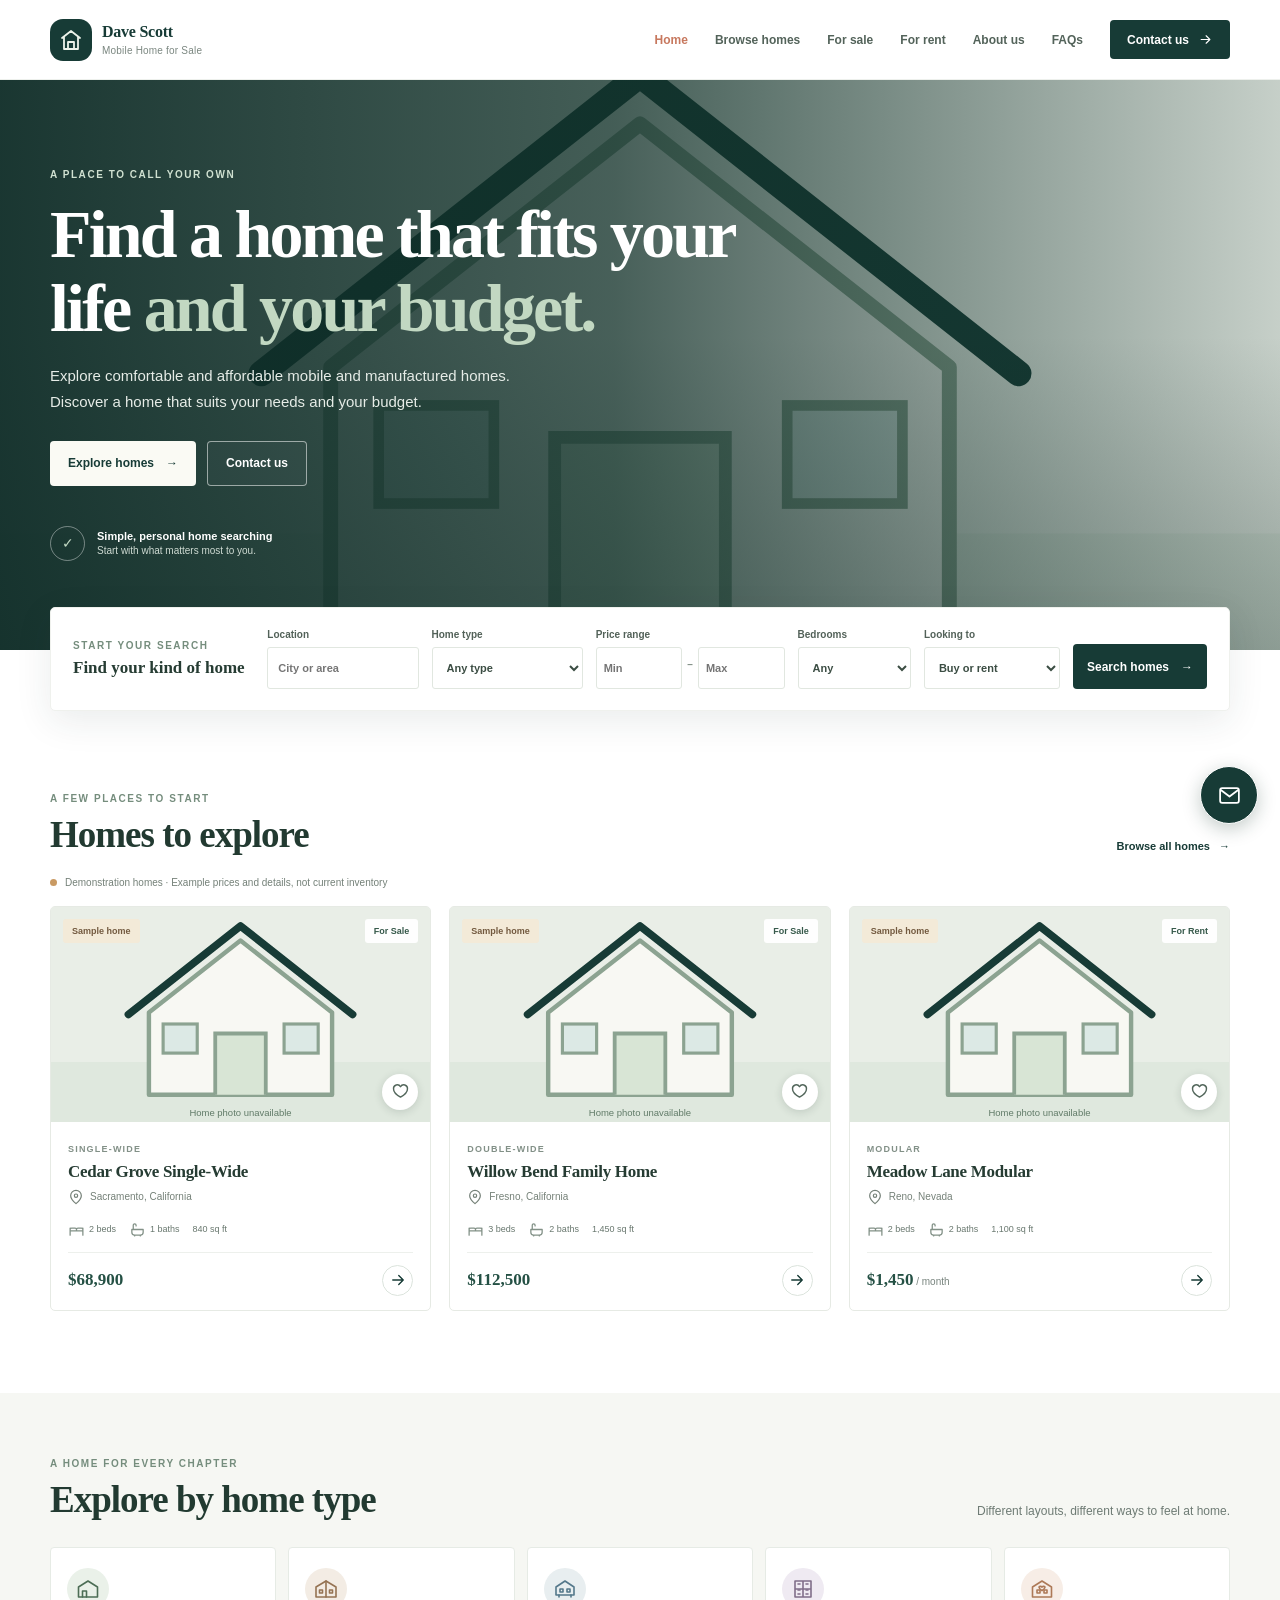
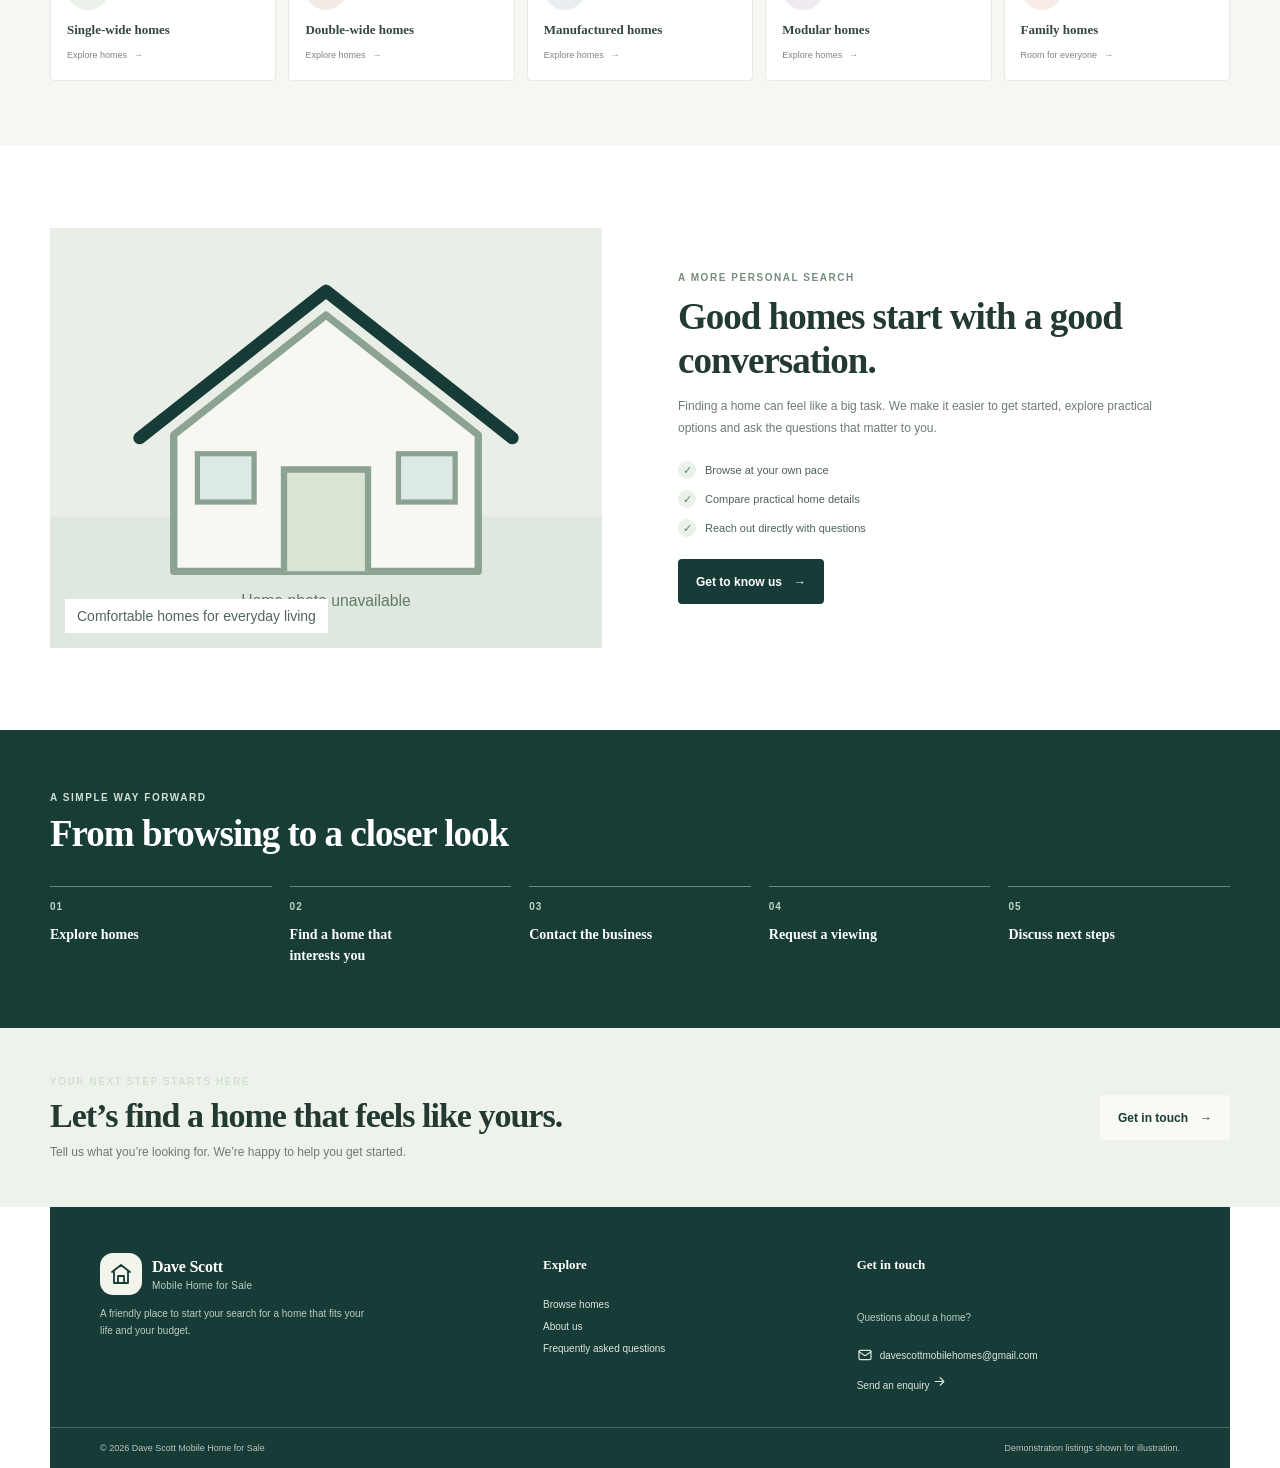
==== index.html @ 83480f7e "Prepare Dave Scott home site for publishing" ====
﻿<!doctype html>
<html lang="en">
  <head>
    <meta charset="utf-8">
    <meta name="viewport" content="width=device-width, initial-scale=1">
    <meta name="theme-color" content="#173b36">
    <meta name="description" content="Explore comfortable and affordable mobile and manufactured homes. Browse demonstration listings and contact Dave Scott Mobile Home for Sale.">
    <meta property="og:title" content="Dave Scott Mobile Home for Sale">
    <meta property="og:description" content="Find a home that fits your life and your budget.">
    <meta property="og:type" content="website">
    <link rel="icon" type="image/svg+xml" href="images/logo/favicon.svg">
    <link rel="stylesheet" href="css/style.css">
    <link rel="stylesheet" href="css/responsive.css">
    <title>
      Dave Scott Mobile Home for Sale | Find a Home That Fits
    </title>
  </head>
  <body>
    <header id="site-header">
    </header>
    <main>
      <section class="hero-home">
        <img class="hero-bg-image" src="https://images.pexels.com/photos/29239244/pexels-photo-29239244.jpeg?auto=compress&cs=tinysrgb&w=2000" alt="Exterior of a mobile home with wooden steps" onerror="this.onerror=null;this.src='images/properties/home-placeholder.svg'">
        <div class="hero-shade">
        </div>
        <div class="container hero-content">
          <span class="eyebrow eyebrow-light">A PLACE TO CALL YOUR OWN</span>
          <h1>
            Find a home that fits your life <em>and your budget.</em>
          </h1>
          <p>
            Explore comfortable and affordable mobile and manufactured homes. Discover a home that suits your needs and your budget.
          </p>
          <div class="hero-actions">
            <a class="button button-cream" href="properties.html">Explore homes <span aria-hidden="true">→</span></a><a class="button button-outline-light" href="contact.html">Contact us</a>
          </div>
          <div class="hero-promise">
            <span class="promise-icon">✓</span><span><b>Simple, personal home searching</b><small>Start with what matters most to you.</small></span>
          </div>
        </div>
        <span class="image-caption">Mobile-home photography · Illustrative sample</span>
      </section>
      <section class="search-wrap container" aria-label="Search homes">
        <form class="search-panel" id="home-search">
          <div class="search-intro">
            <span class="eyebrow">START YOUR SEARCH</span>
            <h2>
              Find your kind of home
            </h2>
          </div>
          <label>
            Location
            <input name="location" type="search" placeholder="City or area">
          </label>
          <label>
            Home type<select name="type"><option value="">Any type</option><option>Single-wide</option><option>Double-wide</option><option>Manufactured</option><option>Modular</option></select>
          </label>
          <label>
            Price range<span class="range-fields">
            <input name="min" type="number" min="0" placeholder="Min" aria-label="Minimum price">
            <span>–</span>
            <input name="max" type="number" min="0" placeholder="Max" aria-label="Maximum price">
            </span>
          </label>
          <label>
            Bedrooms<select name="bedrooms"><option value="">Any</option><option value="1">1+</option><option value="2">2+</option><option value="3">3+</option><option value="4">4+</option></select>
          </label>
          <label>
            Looking to<select name="transaction"><option value="">Buy or rent</option><option value="Sale">Buy</option><option value="Rent">Rent</option></select>
          </label>
          <button class="button button-primary search-button" type="submit">
            Search homes <span aria-hidden="true">→</span>
          </button>
        </form>
      </section>
      <section class="section container" id="featured">
        <div class="section-heading">
          <div>
            <span class="eyebrow">A FEW PLACES TO START</span>
            <h2>
              Homes to explore
            </h2>
          </div>
          <a class="text-link" href="properties.html">Browse all homes <span aria-hidden="true">→</span></a>
        </div>
        <p class="demo-note">
          <span class="note-dot"></span>Demonstration homes · Example prices and details, not current inventory
        </p>
        <div id="featured-grid" class="property-grid">
        </div>
      </section>
      <section class="home-types">
        <div class="container">
          <div class="section-heading">
            <div>
              <span class="eyebrow">A HOME FOR EVERY CHAPTER</span>
              <h2>
                Explore by home type
              </h2>
            </div>
            <p>
              Different layouts, different ways to feel at home.
            </p>
          </div>
          <div class="type-grid">
            <a class="type-card" href="properties.html?type=Single-wide"><span class="type-icon" aria-hidden="true"><svg viewBox="0 0 24 24" aria-hidden="true" focusable="false"><path d="m2.5 10 9.5-6 9.5 6v10h-19z"></path><path d="M6.5 20v-6h4v6"></path></svg></span><b>Single-wide homes</b><small>Explore homes <span>→</span></small></a><a class="type-card" href="properties.html?type=Double-wide"><span class="type-icon type-warm" aria-hidden="true"><svg viewBox="0 0 24 24" aria-hidden="true" focusable="false"><path d="m2 10 10-6 10 6v10H2z"></path><path d="M12 4v16M5.5 13h3v3h-3zM15.5 13h3v3h-3z"></path></svg></span><b>Double-wide homes</b><small>Explore homes <span>→</span></small></a><a class="type-card" href="properties.html?type=Manufactured"><span class="type-icon type-blue" aria-hidden="true"><svg viewBox="0 0 24 24" aria-hidden="true" focusable="false"><path d="m3 10 9-6 9 6v8H3z"></path><path d="M6 18v2m12-2v2M7 12h3v3H7zm7 0h3v3h-3z"></path></svg></span><b>Manufactured homes</b><small>Explore homes <span>→</span></small></a><a class="type-card" href="properties.html?type=Modular"><span class="type-icon type-lilac" aria-hidden="true"><svg viewBox="0 0 24 24" aria-hidden="true" focusable="false"><path d="M4 4h16v16H4zM12 4v16M4 12h16"></path><path d="M7 7h2m6 0h2m-10 6h2m6 0h2m-10 4h2m6 0h2"></path></svg></span><b>Modular homes</b><small>Explore homes <span>→</span></small></a><a class="type-card" href="properties.html?bedrooms=3"><span class="type-icon type-peach" aria-hidden="true"><svg viewBox="0 0 24 24" aria-hidden="true" focusable="false"><path d="m2.5 10 9.5-6 9.5 6v10h-19z"></path><path d="M7 13h3v3H7zm7 0h3v3h-3z"></path><path d="M12 10.2c-.8-1.3-3-1-3 0 0 1.3 3 3.4 3 3.4s3-2.1 3-3.4c0-1-2.2-1.3-3 0z"></path></svg></span><b>Family homes</b><small>Room for everyone <span>→</span></small></a>
          </div>
        </div>
      </section>
      <section class="section container why-section">
        <div class="why-photo">
          <img src="https://images.pexels.com/photos/29239244/pexels-photo-29239244.jpeg?auto=compress&cs=tinysrgb&w=1200" alt="Exterior of a mobile home with wooden steps" loading="lazy" onerror="this.onerror=null;this.src='images/properties/home-placeholder.svg'">
          <span class="photo-caption">Comfortable homes for everyday living</span>
        </div>
        <div class="why-copy">
          <span class="eyebrow">A MORE PERSONAL SEARCH</span>
          <h2>
            Good homes start with a good conversation.
          </h2>
          <p>
            Finding a home can feel like a big task. We make it easier to get started, explore practical options and ask the questions that matter to you.
          </p>
          <ul class="check-list">
            <li>
              <span>✓</span>Browse at your own pace
            </li>
            <li>
              <span>✓</span>Compare practical home details
            </li>
            <li>
              <span>✓</span>Reach out directly with questions
            </li>
          </ul>
          <a class="button button-primary" href="about.html">Get to know us <span>→</span></a>
        </div>
      </section>
      <section class="steps-section">
        <div class="container">
          <div class="section-heading">
            <div>
              <span class="eyebrow eyebrow-light">A SIMPLE WAY FORWARD</span>
              <h2>
                From browsing to a closer look
              </h2>
            </div>
          </div>
          <div class="steps-grid">
            <div>
              <span>01</span><b>Explore homes</b>
            </div>
            <div>
              <span>02</span><b>Find a home that interests you</b>
            </div>
            <div>
              <span>03</span><b>Contact the business</b>
            </div>
            <div>
              <span>04</span><b>Request a viewing</b>
            </div>
            <div>
              <span>05</span><b>Discuss next steps</b>
            </div>
          </div>
        </div>
      </section>
      <section class="contact-banner">
        <div class="container contact-banner-inner">
          <div>
            <span class="eyebrow eyebrow-light">YOUR NEXT STEP STARTS HERE</span>
            <h2>
              Let’s find a home that feels like yours.
            </h2>
            <p>
              Tell us what you’re looking for. We’re happy to help you get started.
            </p>
          </div>
          <a class="button button-cream" href="contact.html">Get in touch <span>→</span></a>
        </div>
      </section>
    </main>
    <footer id="site-footer">
    </footer>
    <script defer src="data/properties.js">
    </script>
    <script defer src="js/main.js">
    </script>
    <script defer src="js/properties.js">
    </script>
    <script defer src="js/email-button.js">
    </script>
  </body>
</html>
---- css/style.css ----
﻿:root {
  font-family: Arial,"Segoe UI",sans-serif;
  color: #24332e;
  background: #fff;
  --navy: #173b36;
  --navy-deep: #102f2b;
  --green: #a9c5aa;
  --green-soft: #e9f0e8;
  --paper: #f8f8f3;
  --muted: #6e7b74;
  --line: #e3e9e2;
  --accent: #c7785e;
  --serif: Georgia,"Times New Roman",serif;
  font-synthesis: none;
  text-rendering: optimizeLegibility;
}

* {
  box-sizing: border-box;
}

html {
  scroll-behavior: smooth;
}

body {
  margin: 0;
  min-width: 320px;
  font-size: 14px;
}

img {
  display: block;
  max-width: 100%;
}

a {
  color: inherit;
  text-decoration: none;
}

button,input,select,textarea {
  font: inherit;
}

button {
  cursor: pointer;
}

.container {
  width: min(1180px,calc(100% - 48px));
  margin-inline: auto;
}

.site-header {
  height: 80px;
  background: #fff;
  border-bottom: 1px solid #edf0ec;
  position: relative;
  z-index: 20;
}

.nav-row {
  height: 100%;
  display: flex;
  align-items: center;
  justify-content: space-between;
}

.brand {
  display: flex;
  align-items: center;
  gap: 10px;
  color: var(--navy);
}

.brand-mark {
  width: 42px;
  height: 42px;
  border-radius: 13px;
  background: var(--navy);
  color: #edf3ea;
  display: grid;
  place-items: center;
}

.brand strong {
  font: 700 16px var(--serif);
  display: block;
  letter-spacing: -.25px;
}

.brand small {
  display: block;
  color: #7b8780;
  font-size: 10px;
  margin-top: 4px;
  letter-spacing: .2px;
}

.nav-links {
  display: flex;
  align-items: center;
  gap: 27px;
  color: #53635a;
  font-size: 12px;
  font-weight: 600;
}

.nav-links a {
  transition: color .2s;
}

.nav-links a:hover,.nav-links a[aria-current=page] {
  color: var(--accent);
}

.nav-links .nav-contact {
  display: flex;
  align-items: center;
  gap: 9px;
  background: var(--navy);
  color: white;
  padding: 12px 17px;
  border-radius: 4px;
}

.nav-contact:hover {
  background: #28564d;
}

.menu-toggle {
  display: none;
  border: 0;
  background: none;
  color: var(--navy);
  padding: 8px;
}

.eyebrow {
  display: block;
  color: #758d7d;
  font-size: 10px;
  font-weight: 700;
  letter-spacing: 1.55px;
}

.eyebrow-light {
  color: #d0e1d1;
}

.hero-home {
  height: 570px;
  position: relative;
  display: flex;
  align-items: center;
  color: white;
  background: #20433a;
  overflow: hidden;
}

.hero-bg-image {
  position: absolute;
  inset: 0;
  width: 100%;
  height: 100%;
  object-fit: cover;
  object-position: center 47%;
}

.hero-shade {
  position: absolute;
  z-index: 1;
  inset: 0;
  background: linear-gradient(90deg,rgba(13,43,38,.94),rgba(16,48,41,.76) 48%,rgba(16,48,41,.16)),linear-gradient(0deg,rgba(13,34,29,.28),transparent 55%);
}

.hero-content {
  position: relative;
  z-index: 2;
  padding: 62px 0;
}

.hero-content h1,.page-intro h1 {
  font: 600 clamp(42px,5.5vw,68px)/1.08 var(--serif);
  letter-spacing: -2.8px;
  max-width: 690px;
  margin: 18px 0;
}

.hero-content h1 em {
  font-style: normal;
  color: #c2d8c2;
}

.hero-content>p {
  font-size: 15px;
  line-height: 1.75;
  color: #e6ece7;
  max-width: 500px;
  margin: 0 0 25px;
}

.hero-actions {
  display: flex;
  gap: 11px;
}

.button {
  min-height: 45px;
  padding: 13px 18px;
  display: inline-flex;
  align-items: center;
  justify-content: center;
  gap: 12px;
  border: 0;
  border-radius: 4px;
  font-weight: 700;
  font-size: 12px;
  transition: background .2s,transform .2s,color .2s;
}

.button:hover {
  transform: translateY(-1px);
}

.button-primary {
  background: var(--navy);
  color: white;
}

.button-primary:hover {
  background: #28584e;
}

.button-cream {
  background: #fafaf4;
  color: var(--navy);
}

.button-cream:hover {
  background: #e8eee7;
}

.button-outline-light {
  border: 1px solid #ffffff87;
  color: white;
  background: #ffffff08;
}

.button-secondary {
  border: 1px solid #d4ded4;
  color: #345247;
  background: white;
}

.hero-promise {
  display: flex;
  align-items: center;
  gap: 12px;
  margin-top: 40px;
}

.promise-icon {
  height: 35px;
  width: 35px;
  border: 1px solid #ffffff66;
  border-radius: 50%;
  display: grid;
  place-items: center;
  color: #c3dac4;
}

.hero-promise b,.hero-promise small {
  display: block;
}

.hero-promise b {
  font-size: 11px;
}

.hero-promise small {
  font-size: 10px;
  color: #cfdbd3;
  margin-top: 3px;
}

.image-caption {
  position: absolute;
  z-index: 2;
  bottom: 17px;
  right: max(calc((100% - 1180px)/2),24px);
  font-size: 9px;
  padding: 7px 10px;
  border-radius: 3px;
  background: #15372f99;
  color: #e6ece8;
}

.search-wrap {
  position: relative;
  margin-top: -43px;
  z-index: 3;
}

.search-panel {
  display: grid;
  grid-template-columns: 1.2fr 1fr 1fr 1.25fr .75fr .9fr auto;
  align-items: end;
  gap: 13px;
  background: white;
  padding: 21px 22px;
  box-shadow: 0 10px 36px #203a3018;
  border: 1px solid #eff1ed;
  border-radius: 5px;
}

.search-intro {
  align-self: center;
}

.search-intro h2 {
  font: 700 17px var(--serif);
  margin: 7px 0 0;
  color: #263c33;
}

.search-panel label,.filter-panel label,.contact-form label {
  display: block;
  color: #526158;
  font-size: 10px;
  font-weight: 700;
}

.search-panel input,.search-panel select,.filter-panel input,.filter-panel select,.contact-form input,.contact-form select,.contact-form textarea {
  width: 100%;
  height: 42px;
  padding: 0 10px;
  margin-top: 7px;
  border: 1px solid #e1e7e0;
  border-radius: 3px;
  color: #3b4d43;
  background: #fff;
  font-size: 11px;
  outline: none;
}

.search-panel input:focus,.search-panel select:focus,.filter-panel input:focus,.filter-panel select:focus,.contact-form input:focus,.contact-form select:focus,.contact-form textarea:focus {
  border-color: #779582;
  box-shadow: 0 0 0 3px #77958220;
}

.range-fields {
  display: flex;
  align-items: center;
  gap: 5px;
}

.range-fields input {
  min-width: 0;
  padding-inline: 7px;
}

.range-fields>span {
  color: #839087;
}

.search-button {
  height: 42px;
  white-space: nowrap;
  padding-inline: 14px;
}

.section {
  padding-block: 82px;
}

.section-heading {
  display: flex;
  align-items: end;
  justify-content: space-between;
  gap: 18px;
  margin-bottom: 20px;
}

.section-heading h2,.why-copy h2,.contact-banner h2,.about-copy h2 {
  font: 700 clamp(28px,3vw,37px)/1.18 var(--serif);
  letter-spacing: -1px;
  color: #223a31;
  margin: 9px 0 0;
}

.section-heading>p {
  max-width: 300px;
  margin: 0;
  color: var(--muted);
  font-size: 12px;
  line-height: 1.6;
}

.text-link {
  display: inline-flex;
  align-items: center;
  gap: 9px;
  color: var(--navy);
  font-size: 11px;
  font-weight: 700;
  padding-bottom: 5px;
}

.text-link:hover {
  color: var(--accent);
}

.demo-note {
  display: flex;
  align-items: center;
  gap: 8px;
  color: #748078;
  font-size: 10px;
  margin: 0 0 18px;
}

.note-dot {
  height: 7px;
  width: 7px;
  display: inline-block;
  background: #c99a63;
  border-radius: 50%;
  flex: none;
}

.property-grid {
  display: grid;
  grid-template-columns: repeat(3,minmax(0,1fr));
  gap: 18px;
}

.property-card {
  position: relative;
  background: white;
  border: 1px solid #e6eae4;
  border-radius: 5px;
  overflow: hidden;
  transition: transform .22s,box-shadow .22s;
}

.property-card:hover {
  transform: translateY(-3px);
  box-shadow: 0 13px 26px #1b372017;
}

.card-image-link {
  height: 215px;
  display: block;
  background: #e8eee7;
  overflow: hidden;
}

.card-image {
  width: 100%;
  height: 100%;
  object-fit: cover;
  transition: transform .4s;
}

.property-card:hover .card-image {
  transform: scale(1.025);
}

.card-demo-tag,.card-status {
  position: absolute;
  top: 12px;
  padding: 7px 9px;
  border-radius: 3px;
  font-size: 9px;
  font-weight: 700;
  z-index: 1;
}

.card-demo-tag {
  left: 12px;
  background: #f3ead8;
  color: #72593f;
}

.card-status {
  right: 12px;
  background: #fffffff2;
  color: #36594a;
  text-transform: capitalize;
}

.favorite-button {
  position: absolute;
  right: 12px;
  top: 167px;
  width: 36px;
  height: 36px;
  border: 0;
  border-radius: 50%;
  display: grid;
  place-items: center;
  background: white;
  color: #52665b;
  z-index: 2;
  box-shadow: 0 2px 9px #21352b28;
}

.favorite-button.is-saved {
  color: #bd6650;
}

.favorite-button.is-saved svg {
  fill: #f8ddd5;
}

.card-body {
  padding: 17px 17px 14px;
}

.card-type {
  font-size: 9px;
  text-transform: uppercase;
  letter-spacing: 1.2px;
  color: #829087;
  font-weight: 700;
}

.card-body h3 {
  font: 700 17px var(--serif);
  letter-spacing: -.3px;
  margin: 7px 0;
  color: #263c33;
}

.card-location {
  display: flex;
  align-items: center;
  gap: 6px;
  color: #758178;
  font-size: 10px;
  margin: 0;
}

.card-specs {
  display: flex;
  align-items: center;
  gap: 13px;
  color: #68776e;
  font-size: 9px;
  border-bottom: 1px solid #edf0ec;
  padding: 16px 0 14px;
}

.card-specs span {
  display: inline-flex;
  align-items: center;
  gap: 4px;
  white-space: nowrap;
}

.card-specs svg {
  color: #829187;
}

.card-bottom {
  display: flex;
  align-items: center;
  justify-content: space-between;
  margin-top: 12px;
}

.card-bottom>strong {
  font: 700 17px var(--serif);
  color: #245044;
}

.card-bottom small {
  font: 400 10px Arial,sans-serif;
  color: #77837d;
}

.circle-link {
  height: 31px;
  width: 31px;
  border: 1px solid #dbe3dc;
  border-radius: 50%;
  display: grid;
  place-items: center;
  color: var(--navy);
}

.circle-link:hover {
  background: var(--navy);
  color: white;
}

.home-types {
  padding: 65px 0;
  background: #f6f7f3;
}

.type-grid {
  display: grid;
  grid-template-columns: repeat(5,1fr);
  gap: 12px;
  margin-top: 26px;
}

.type-card {
  background: white;
  border: 1px solid #e6ebe5;
  border-radius: 4px;
  padding: 20px 16px;
  display: flex;
  flex-direction: column;
  align-items: flex-start;
  gap: 12px;
  transition: transform .2s,border-color .2s;
}

.type-card:hover {
  transform: translateY(-3px);
  border-color: #9eaf9f;
}

.type-icon {
  height: 42px;
  width: 42px;
  border-radius: 50%;
  display: grid;
  place-items: center;
  background: #eaf1e9;
  color: #4c6d55;
  font-size: 21px;
}

.type-icon svg {
  width: 24px;
  height: 24px;
  fill: none;
  stroke: currentColor;
  stroke-linecap: round;
  stroke-linejoin: round;
  stroke-width: 1.6;
}

.type-warm {
  background: #f3ece4;
  color: #957353;
}

.type-blue {
  background: #e8eef0;
  color: #54788b;
}

.type-lilac {
  background: #efeaf2;
  color: #806e89;
}

.type-peach {
  background: #f7ede6;
  color: #ad7957;
}

.type-card>b {
  font: 700 13px var(--serif);
  color: #34483d;
}

.type-card small {
  display: flex;
  align-items: center;
  gap: 7px;
  color: #7b887f;
  font-size: 9px;
}

.why-section {
  display: grid;
  grid-template-columns: 1fr 1fr;
  gap: 76px;
  align-items: center;
}

.why-photo {
  height: 420px;
  position: relative;
  background: #e6ece4;
}

.why-photo img,.about-photo img {
  width: 100%;
  height: 100%;
  object-fit: cover;
  border-radius: 4px;
}

.why-photo .photo-caption {
  position: absolute;
  right: auto;
  bottom: 15px;
  left: 15px;
  background: white;
  color: #54665a;
  padding: 9px 12px;
}

.why-copy h2 {
  max-width: 460px;
  margin: 12px 0;
}

.why-copy>p,.about-copy>p {
  max-width: 490px;
  color: #6e7b74;
  font-size: 12px;
  line-height: 1.85;
}

.check-list {
  list-style: none;
  padding: 0;
  margin: 22px 0;
  display: grid;
  gap: 11px;
}

.check-list li {
  display: flex;
  align-items: center;
  gap: 9px;
  color: #4e6256;
  font-size: 11px;
}

.check-list li span {
  height: 18px;
  width: 18px;
  border-radius: 50%;
  display: grid;
  place-items: center;
  background: #eaf1e9;
  color: #5d8666;
  font-size: 11px;
}

.steps-section {
  background: #183d36;
  padding: 62px 0;
  color: white;
}

.steps-section .section-heading h2 {
  color: white;
}

.steps-grid {
  display: grid;
  grid-template-columns: repeat(5,1fr);
  gap: 18px;
  margin-top: 30px;
}

.steps-grid>div {
  padding-top: 14px;
  border-top: 1px solid #70877c;
  display: flex;
  flex-direction: column;
  gap: 12px;
}

.steps-grid span {
  color: #bfd4c1;
  font-size: 10px;
  font-weight: 700;
  letter-spacing: 1px;
}

.steps-grid b {
  font: 600 14px/1.5 var(--serif);
  max-width: 150px;
}

.contact-banner {
  background: #edf2eb;
  padding: 48px 0;
}

.contact-banner-inner {
  display: flex;
  align-items: center;
  justify-content: space-between;
  gap: 24px;
}

.contact-banner h2 {
  font-size: clamp(25px,3vw,34px);
  margin: 9px 0;
}

.contact-banner p {
  font-size: 12px;
  color: #6d7b73;
  margin: 0;
}

.footer-main {
  background: var(--navy);
  color: white;
  padding: 46px max(calc((100% - 1180px)/2),24px) 36px;
  display: grid;
  grid-template-columns: 1.5fr 1fr 1.25fr;
  gap: 55px;
}

.brand-light {
  color: white;
}

.brand-light .brand-mark {
  background: #f3f5ed;
  color: var(--navy);
}

.brand-light small {
  color: #bfcdc4;
}

.footer-about>p,.footer-main>div>p {
  font-size: 10px;
  line-height: 1.7;
  color: #bdccc3;
  max-width: 275px;
}

.footer-main h2 {
  font: 700 13px var(--serif);
  margin: 4px 0 15px;
}

.footer-main>div:not(:first-child) {
  display: flex;
  flex-direction: column;
  align-items: flex-start;
  gap: 11px;
}

.footer-main a:not(.brand) {
  font-size: 10px;
  color: #dce5de;
}

.footer-email {
  display: flex;
  align-items: center;
  gap: 7px;
}

.footer-bottom {
  background: var(--navy);
  border-top: 1px solid #48645b;
  padding: 15px max(calc((100% - 1180px)/2),24px);
  display: flex;
  justify-content: space-between;
  color: #b9c8bf;
  font-size: 9px;
}

.page-intro {
  background: #f3f6f1;
  padding: 58px 0;
}

.page-intro h1 {
  font-size: clamp(37px,4.2vw,53px);
  letter-spacing: -2px;
  color: #213d34;
  margin: 11px 0;
}

.page-intro p {
  max-width: 590px;
  color: #6d7b73;
  font-size: 13px;
  line-height: 1.75;
  margin: 0;
}

.listing-layout {
  display: grid;
  grid-template-columns: 250px minmax(0,1fr);
  gap: 34px;
  align-items: start;
  padding-top: 40px;
  padding-bottom: 76px;
}

.filter-panel {
  padding: 19px;
  border: 1px solid #e5eae3;
  border-radius: 4px;
  position: sticky;
  top: 15px;
}

.filter-title {
  display: flex;
  align-items: center;
  justify-content: space-between;
  margin-bottom: 18px;
}

.filter-title h2 {
  font: 700 16px var(--serif);
  margin: 0;
}

.reset-link {
  border: 0;
  background: none;
  text-decoration: underline;
  color: #6d7c73;
  font-size: 10px;
}

.filter-panel>form>label {
  margin-bottom: 14px;
}

.filter-panel input,.filter-panel select {
  height: 38px;
}

.filter-row {
  display: grid;
  grid-template-columns: 1fr 1fr;
  gap: 9px;
}

.filter-row label {
  margin-bottom: 13px;
}

.results-toolbar {
  display: flex;
  align-items: end;
  justify-content: space-between;
  gap: 15px;
  margin-bottom: 14px;
}

.results-toolbar h2 {
  font: 700 24px var(--serif);
  letter-spacing: -.7px;
  margin: 7px 0 0;
  color: #283f35;
}

.sort-control {
  display: flex;
  align-items: center;
  gap: 8px;
  color: #78857e;
  font-size: 10px;
}

.sort-control select {
  height: 36px;
  padding: 0 8px;
  border: 1px solid var(--line);
  border-radius: 3px;
  background: white;
  color: #394d42;
  font-size: 10px;
}

.empty-state {
  text-align: center;
  padding: 55px 20px;
  background: #f7f8f5;
  border: 1px dashed #d9e1d7;
  border-radius: 4px;
}

.empty-state[hidden] {
  display: none;
}

.empty-mark {
  font-size: 32px;
  color: #9cad9e;
}

.empty-mark svg {
  width: 32px;
  height: 32px;
  fill: none;
  stroke: currentColor;
  stroke-linecap: round;
  stroke-width: 1.6;
}

.empty-state h3 {
  font: 700 18px var(--serif);
  color: #2c4438;
}

.empty-state p {
  font-size: 11px;
  color: #76837c;
  margin-bottom: 19px;
}

.detail-page {
  padding-top: 28px;
  padding-bottom: 70px;
}

.back-link {
  font-size: 10px;
  color: #6e7b73;
}

.detail-heading {
  display: flex;
  justify-content: space-between;
  align-items: end;
  margin: 24px 0 20px;
}

.detail-heading h1 {
  font: 700 clamp(28px,3.4vw,41px)/1.15 var(--serif);
  letter-spacing: -1.4px;
  color: #233b32;
  margin: 8px 0;
}

.detail-heading .card-location {
  font-size: 11px;
}

.detail-price {
  text-align: right;
}

.detail-price strong {
  display: block;
  font: 700 24px var(--serif);
  color: #245044;
}

.rent-period {
  display: block;
  font-size: 10px;
  color: #77837d;
  margin-top: 4px;
}

.detail-gallery {
  display: grid;
  grid-template-columns: minmax(0,1fr) 160px;
  gap: 11px;
  height: 420px;
}

.gallery-stage {
  position: relative;
  background: #e7ece6;
  border-radius: 4px;
  overflow: hidden;
}

.gallery-main-image {
  width: 100%;
  height: 100%;
  object-fit: cover;
}

.gallery-thumbs {
  display: grid;
  grid-template-rows: repeat(3,1fr);
  gap: 10px;
  overflow: hidden;
}

.gallery-thumb {
  padding: 0;
  border: 0;
  border-radius: 3px;
  overflow: hidden;
  background: #e8eee7;
  opacity: .7;
}

.gallery-thumb.active {
  outline: 3px solid #729178;
  opacity: 1;
}

.gallery-thumb img {
  height: 100%;
  width: 100%;
  object-fit: cover;
}

.gallery-arrow {
  position: absolute;
  top: 50%;
  transform: translateY(-50%);
  height: 38px;
  width: 38px;
  border: 0;
  border-radius: 50%;
  background: #ffffffdf;
  color: var(--navy);
  font-size: 18px;
}

.gallery-prev {
  left: 13px;
}

.gallery-next {
  right: 13px;
}

.gallery-count {
  position: absolute;
  right: 13px;
  bottom: 13px;
  padding: 7px 9px;
  background: #173b36d9;
  border-radius: 3px;
  color: white;
  font-size: 9px;
}

.details-columns {
  display: grid;
  grid-template-columns: minmax(0,1fr) 315px;
  gap: 48px;
  padding-top: 31px;
}

.spec-strip {
  display: grid;
  grid-template-columns: repeat(4,1fr);
  border: 1px solid var(--line);
  border-radius: 4px;
  padding: 15px 6px;
}

.spec-strip>div {
  display: grid;
  justify-items: center;
  gap: 5px;
  border-right: 1px solid var(--line);
  color: #58745f;
}

.spec-strip>div:last-child {
  border: 0;
}

.spec-strip b {
  font: 700 13px var(--serif);
  color: #32483b;
}

.spec-strip span {
  font-size: 9px;
  color: #79867e;
}

.spec-strip .type-symbol {
  font-size: 20px;
  line-height: 20px;
}

.detail-section {
  padding: 23px 0;
  border-bottom: 1px solid var(--line);
}

.detail-section h2,.enquiry-card h2 {
  font: 700 19px var(--serif);
  color: #293f35;
  margin: 0 0 12px;
}

.detail-section>p {
  font-size: 11px;
  color: #6e7b74;
  line-height: 1.8;
}

.detail-disclaimer {
  border-left: 2px solid #c59c68;
  background: #f8f3e9;
  padding: 11px 13px;
  color: #74694f!important;
}

.detail-facts {
  display: grid;
  grid-template-columns: 1fr 1fr;
  gap: 13px 20px;
  margin: 0;
}

.detail-facts div {
  display: grid;
  gap: 4px;
}

.detail-facts dt {
  font-size: 9px;
  color: #87938c;
}

.detail-facts dd {
  font-size: 11px;
  color: #3c5146;
  margin: 0;
  font-weight: 600;
}

.amenities-list {
  list-style: none;
  padding: 0;
  margin: 0;
  display: grid;
  grid-template-columns: 1fr 1fr;
  gap: 11px;
}

.amenities-list li {
  display: flex;
  align-items: center;
  gap: 8px;
  color: #52665a;
  font-size: 10px;
}

.amenities-list li span {
  color: #64876b;
}

.enquiry-card {
  align-self: start;
  padding: 22px;
  border: 1px solid #e3e9e2;
  border-radius: 4px;
  box-shadow: 0 8px 23px #19372c0b;
}

.enquiry-card>p {
  font-size: 10px;
  color: #738178;
  line-height: 1.65;
}

.button-wide {
  width: 100%;
  margin: 7px 0;
  padding-inline: 10px;
  font-size: 10px;
}

.plain-action {
  width: 100%;
  display: flex;
  align-items: center;
  justify-content: center;
  gap: 8px;
  border: 0;
  background: none;
  color: #44624f;
  font-size: 10px;
  padding: 11px 0;
}

.plain-action:hover {
  color: var(--accent);
}

.plain-action.is-saved {
  color: #bd6650;
}

.enquiry-card>small {
  display: block;
  text-align: center;
  color: #929b95;
  font-size: 9px;
  line-height: 1.5;
  margin-top: 5px;
}

.similar-homes {
  padding-top: 65px;
}

.detail-not-found {
  text-align: center;
  padding: 80px 10px;
}

.detail-not-found h1 {
  font: 700 34px var(--serif);
  color: #263d34;
}

.detail-not-found p {
  font-size: 12px;
  color: #708077;
  margin: 12px 0 20px;
}

.about-layout {
  display: grid;
  grid-template-columns: 1fr 1fr;
  gap: 70px;
  align-items: center;
  padding: 65px 0;
}

.about-photo {
  height: 460px;
  position: relative;
  background: #e8eee7;
}

.about-photo>span {
  position: absolute;
  bottom: 15px;
  left: 15px;
  background: white;
  color: #53665a;
  padding: 10px 13px;
  border-radius: 3px;
  font-size: 9px;
}

.about-copy h2 {
  font-size: 31px;
  margin: 10px 0 14px;
}

.mission-box {
  background: #f2f5ef;
  border-left: 3px solid #779478;
  padding: 15px 17px;
  margin: 21px 0;
}

.mission-box p {
  font: 600 13px/1.6 var(--serif);
  color: #42594b;
  margin: 8px 0 0;
}

.about-copy h3 {
  font: 700 14px var(--serif);
  margin: 20px 0 0;
}

.placeholder-note {
  padding: 17px 20px;
  background: #f8f8f3;
  margin-bottom: 55px;
}

.placeholder-note strong {
  font: 700 12px var(--serif);
}

.placeholder-note p {
  font-size: 10px;
  line-height: 1.6;
  color: #748078;
  margin: 8px 0 0;
}

.contact-layout {
  display: grid;
  grid-template-columns: .85fr 1.15fr;
  gap: 78px;
  padding: 60px 0;
}

.contact-copy h2 {
  font: 700 31px/1.2 var(--serif);
  letter-spacing: -.7px;
  max-width: 390px;
  color: #263d34;
  margin: 10px 0 15px;
}

.contact-copy>p {
  font-size: 11px;
  line-height: 1.8;
  color: #718078;
  max-width: 400px;
}

.contact-detail {
  display: flex;
  align-items: center;
  gap: 12px;
  margin-top: 21px;
}

.contact-icon {
  width: 39px;
  height: 39px;
  background: #edf2ec;
  border-radius: 50%;
  display: grid;
  place-items: center;
  color: #52755d;
  font-size: 17px;
}

.contact-detail small {
  display: block;
  color: #87948c;
  font-size: 8px;
  letter-spacing: 1px;
  margin-bottom: 5px;
}

.contact-detail a,.contact-detail strong {
  font-size: 10px;
  color: #345347;
}

.muted-note {
  font-size: 9px!important;
  color: #98a29b!important;
  margin-top: 23px;
}

.contact-form {
  padding: 25px;
  border: 1px solid #e5eae3;
  border-radius: 4px;
  box-shadow: 0 10px 30px #1b3c2f0b;
}

.contact-form h2 {
  font: 700 21px var(--serif);
  color: #253e34;
  margin: 8px 0 18px;
}

.form-grid {
  display: grid;
  grid-template-columns: 1fr 1fr;
  gap: 14px 12px;
}

.contact-form label {
  font-size: 9px;
}

.contact-form label i {
  font-style: normal;
  color: #bd6b53;
}

.contact-form label small {
  font-weight: 400;
  color: #859188;
}

.contact-form input,.contact-form select {
  height: 40px;
}

.contact-form textarea {
  height: auto;
  min-height: 88px;
  padding: 10px;
  resize: vertical;
}

.contact-form .wide {
  grid-column: span 2;
}

.form-row-viewing {
  display: grid;
  grid-template-columns: 1fr 1fr;
  gap: 12px;
}

.form-row-viewing[hidden] {
  display: none;
}

.contact-form>.button {
  margin-top: 16px;
}

.form-note {
  font-size: 9px;
  color: #88948d;
  line-height: 1.5;
  margin: 10px 0 0;
}

.form-success {
  font-size: 10px;
  line-height: 1.5;
  color: #3e6947;
  background: #edf4ec;
  padding: 11px;
  border-radius: 3px;
}

.form-success[hidden] {
  display: none;
}

.contact-faq {
  padding: 15px 0 65px;
  border-top: 1px solid var(--line);
}

.contact-faq h2 {
  font: 700 24px var(--serif);
  color: #293e34;
  margin: 7px 0 18px;
}

.quick-answers {
  display: grid;
  grid-template-columns: repeat(3,1fr);
  gap: 20px;
  margin-bottom: 16px;
}

.quick-answers p {
  font-size: 9px;
  line-height: 1.65;
  color: #748178;
}

.quick-answers b {
  font-size: 10px;
  color: #385245;
}

.faq-layout {
  display: grid;
  grid-template-columns: 250px minmax(0,1fr);
  gap: 65px;
  padding: 60px 0 80px;
}

.faq-aside {
  height: max-content;
  padding: 23px;
  background: #f3f6f1;
}

.faq-aside h2 {
  font: 700 21px var(--serif);
  color: #263e34;
  margin: 9px 0;
}

.faq-aside p {
  font-size: 10px;
  line-height: 1.6;
  color: #758179;
  margin-bottom: 17px;
}

.faq-list {
  border-top: 1px solid var(--line);
}

.faq-item {
  border-bottom: 1px solid var(--line);
}

.faq-item h2 {
  margin: 0;
}

.faq-item h2 button {
  width: 100%;
  border: 0;
  background: white;
  padding: 17px 3px;
  display: flex;
  justify-content: space-between;
  align-items: center;
  text-align: left;
  color: #32483c;
  font: 700 13px var(--serif);
}

.faq-item h2 button span {
  font: 400 20px Arial;
  color: #809087;
}

.faq-answer p {
  font-size: 10px;
  line-height: 1.8;
  color: #738078;
  margin: 0;
  padding: 0 28px 18px 3px;
}

.faq-answer a {
  color: #365b4a;
  text-decoration: underline;
}

.back-top {
  position: fixed;
  right: 20px;
  bottom: 18px;
  height: 38px;
  width: 38px;
  border: 0;
  border-radius: 50%;
  background: var(--navy);
  color: white;
  font-size: 18px;
  box-shadow: 0 4px 15px #18372b2b;
  z-index: 10;
}

.back-top:hover {
  background: #2c5a4f;
}

.demo-note+.property-grid {
  margin-top: 0;
}

.property-grid[hidden] {
  display: none;
}

.favorite-detail svg {
  transition: fill .2s;
}

.is-saved svg {
  fill: #f5ddd6;
}

.button:focus-visible,a:focus-visible,button:focus-visible {
  outline: 3px solid #d39370;
  outline-offset: 3px;
}

/* Floating email contact button */
.floating-email-button {
  position: fixed;
  z-index: 30;
  right: max(22px, env(safe-area-inset-right));
  bottom: calc(76px + env(safe-area-inset-bottom));
  display: grid;
  width: 58px;
  height: 58px;
  place-items: center;
  border: 1px solid #ffffff;
  border-radius: 50%;
  background: var(--navy);
  color: #ffffff;
  box-shadow: 0 5px 18px #18372b40;
  transition: transform 180ms ease, background-color 180ms ease, box-shadow 180ms ease;
}

.floating-email-button:hover {
  transform: translateY(-3px) scale(1.04);
  background: #28584e;
  box-shadow: 0 8px 22px #18372b4d;
}

.floating-email-button svg {
  width: 25px;
  height: 25px;
  fill: none;
  stroke: currentColor;
  stroke-linecap: round;
  stroke-linejoin: round;
  stroke-width: 1.7;
}

.floating-email-tooltip {
  position: absolute;
  top: 50%;
  right: calc(100% + 11px);
  padding: 8px 10px;
  border-radius: 4px;
  background: var(--navy-deep);
  color: #ffffff;
  font-size: 11px;
  font-weight: 700;
  white-space: nowrap;
  opacity: 0;
  pointer-events: none;
  transform: translate(4px, -50%);
  transition: opacity 160ms ease, transform 160ms ease;
}

.floating-email-button:hover .floating-email-tooltip,
.floating-email-button:focus-visible .floating-email-tooltip {
  opacity: 1;
  transform: translate(0, -50%);
}

@media (max-width: 760px) {
  .floating-email-button {
    right: max(17px, env(safe-area-inset-right));
    bottom: calc(74px + env(safe-area-inset-bottom));
    width: 56px;
    height: 56px;
  }

}

@media (prefers-reduced-motion: reduce) {
  .floating-email-button,
  .floating-email-tooltip {
    transition: none;
  }

}
---- css/responsive.css ----
﻿@media (max-width: 1050px) {
  .nav-links {
    gap: 16px;
  }

  .search-panel {
    grid-template-columns: repeat(3,minmax(0,1fr));
  }

  .search-intro {
    grid-column: span 3;
  }

  .why-section,.about-layout {
    gap: 42px;
  }

  .contact-layout {
    gap: 45px;
  }

  .details-columns {
    gap: 28px;
  }

  .card-specs {
    gap: 8px;
  }

}

@media (max-width: 760px) {
  .container {
    width: min(100% - 34px,600px);
  }

  .site-header {
    height: 69px;
  }

  .menu-toggle {
    display: grid;
    place-items: center;
  }

  .nav-links {
    display: none;
    position: absolute;
    top: 68px;
    left: 0;
    right: 0;
    background: white;
    padding: 12px 20px 20px;
    box-shadow: 0 12px 25px #18382a18;
    align-items: stretch;
    gap: 0;
  }

  .nav-links.is-open {
    display: flex;
    flex-direction: column;
  }

  .nav-links>a {
    padding: 12px 3px;
    border-bottom: 1px solid #edf0eb;
  }

  .nav-links .nav-contact {
    margin-top: 10px;
    justify-content: center;
    border: 0;
  }

  .hero-home {
    height: 540px;
    background-position: 58% center;
  }

  .hero-shade {
    background: linear-gradient(90deg,rgba(13,43,38,.94),rgba(16,48,41,.7) 70%,rgba(16,48,41,.34));
  }

  .hero-content {
    padding-block: 53px;
  }

  .hero-content h1 {
    font-size: 45px;
    letter-spacing: -1.8px;
  }

  .hero-content>p {
    font-size: 13px;
    max-width: 450px;
  }

  .hero-promise {
    margin-top: 30px;
  }

  .image-caption {
    right: 16px;
    bottom: 12px;
  }

  .search-wrap {
    margin-top: -25px;
  }

  .search-panel {
    grid-template-columns: 1fr 1fr;
    padding: 17px;
    gap: 11px;
  }

  .search-intro {
    grid-column: span 2;
  }

  .search-panel label {
    font-size: 9px;
  }

  .search-panel input,.search-panel select {
    font-size: 10px;
    height: 39px;
  }

  .search-button {
    grid-column: span 2;
    width: 100%;
  }

  .section {
    padding-block: 58px;
  }

  .section-heading {
    align-items: flex-start;
  }

  .section-heading h2,.why-copy h2 {
    font-size: 29px;
  }

  .section-heading>.text-link {
    margin-top: 20px;
    white-space: nowrap;
    font-size: 9px;
  }

  .property-grid {
    grid-template-columns: repeat(2,minmax(0,1fr));
    gap: 12px;
  }

  .card-image-link {
    height: 155px;
  }

  .card-body {
    padding: 13px;
  }

  .card-body h3 {
    font-size: 14px;
  }

  .card-specs {
    gap: 7px;
    font-size: 8px;
  }

  .card-specs svg {
    width: 14px;
  }

  .card-bottom>strong {
    font-size: 14px;
  }

  .favorite-button {
    top: 116px;
    width: 32px;
    height: 32px;
  }

  .home-types {
    padding: 52px 0;
  }

  .type-grid {
    grid-template-columns: repeat(2,1fr);
  }

  .type-card:last-child {
    grid-column: span 2;
  }

  .why-section,.about-layout {
    grid-template-columns: 1fr;
    gap: 32px;
  }

  .why-photo {
    height: 330px;
  }

  .why-copy {
    max-width: 560px;
  }

  .steps-section {
    padding: 52px 0;
  }

  .steps-grid {
    grid-template-columns: repeat(5,1fr);
    gap: 10px;
  }

  .steps-grid b {
    font-size: 11px;
  }

  .contact-banner-inner {
    align-items: flex-start;
    flex-direction: column;
  }

  .contact-banner {
    padding: 39px 0;
  }

  .footer-main {
    grid-template-columns: 1fr 1fr;
    gap: 27px;
    padding: 40px 24px 30px;
  }

  .footer-about {
    grid-column: span 2;
  }

  .footer-bottom {
    gap: 10px;
    line-height: 1.5;
    padding-inline: 24px;
  }

  .page-intro {
    padding: 45px 0;
  }

  .page-intro h1 {
    font-size: 40px;
  }

  .listing-layout {
    grid-template-columns: 1fr;
    gap: 24px;
    padding-top: 24px;
  }

  .filter-panel {
    position: static;
    display: block;
  }

  .filter-panel>form {
    display: grid;
    grid-template-columns: 1fr 1fr;
    gap: 0 11px;
  }

  .filter-panel>form>label:nth-child(1),.filter-panel>form>label:nth-child(2) {
    grid-column: span 2;
  }

  .filter-row {
    gap: 9px;
  }

  .results-toolbar {
    align-items: flex-start;
    flex-direction: column;
  }

  .detail-heading {
    align-items: flex-start;
  }

  .detail-gallery {
    height: 330px;
    grid-template-columns: minmax(0,1fr) 95px;
    gap: 8px;
  }

  .gallery-thumbs {
    gap: 8px;
  }

  .gallery-arrow {
    height: 33px;
    width: 33px;
  }

  .details-columns {
    grid-template-columns: 1fr;
    gap: 20px;
  }

  .enquiry-card {
    grid-row: 1;
  }

  .similar-homes {
    padding-top: 48px;
  }

  .about-photo {
    height: 340px;
  }

  .contact-layout {
    grid-template-columns: 1fr;
    gap: 30px;
    padding: 42px 0;
  }

  .contact-copy h2 {
    font-size: 28px;
  }

  .quick-answers {
    grid-template-columns: 1fr;
    gap: 5px;
  }

  .faq-layout {
    grid-template-columns: 1fr;
    gap: 22px;
    padding: 40px 0 58px;
  }

  .faq-aside {
    padding: 20px;
  }

  .faq-aside h2 {
    font-size: 20px;
  }

}

@media (max-width: 440px) {
  .hero-content h1 {
    font-size: 39px;
  }

  .hero-actions {
    flex-wrap: wrap;
  }

  .property-grid {
    grid-template-columns: 1fr;
  }

  .card-image-link {
    height: 205px;
  }

  .favorite-button {
    top: 166px;
  }

  .section-heading {
    display: block;
  }

  .section-heading>.text-link {
    margin-top: 14px;
  }

  .card-specs {
    gap: 14px;
    font-size: 9px;
  }

  .type-grid {
    gap: 9px;
  }

  .type-card {
    padding: 17px 13px;
  }

  .steps-grid {
    grid-template-columns: 1fr 1fr;
  }

  .steps-grid>div:last-child {
    grid-column: span 2;
  }

  .footer-main {
    grid-template-columns: 1fr;
    gap: 23px;
  }

  .footer-about {
    grid-column: auto;
  }

  .footer-bottom {
    flex-direction: column;
  }

  .filter-panel>form {
    grid-template-columns: 1fr 1fr;
  }

  .filter-panel>form>label:nth-child(1),.filter-panel>form>label:nth-child(2) {
    grid-column: span 2;
  }

  .results-toolbar h2 {
    font-size: 21px;
  }

  .detail-heading {
    display: block;
  }

  .detail-price {
    text-align: left;
    margin-top: 13px;
  }

  .detail-gallery {
    height: 270px;
    grid-template-columns: minmax(0,1fr) 68px;
  }

  .gallery-arrow {
    height: 29px;
    width: 29px;
  }

  .spec-strip {
    grid-template-columns: repeat(2,1fr);
    gap: 12px;
  }

  .spec-strip>div:nth-child(2) {
    border: 0;
  }

  .detail-facts {
    gap: 12px;
  }

  .amenities-list {
    grid-template-columns: 1fr;
  }

  .form-grid {
    grid-template-columns: 1fr;
  }

  .contact-form .wide {
    grid-column: auto;
  }

  .form-row-viewing {
    grid-template-columns: 1fr;
  }

  .contact-form {
    padding: 20px;
  }

  .about-photo {
    height: 280px;
  }

}
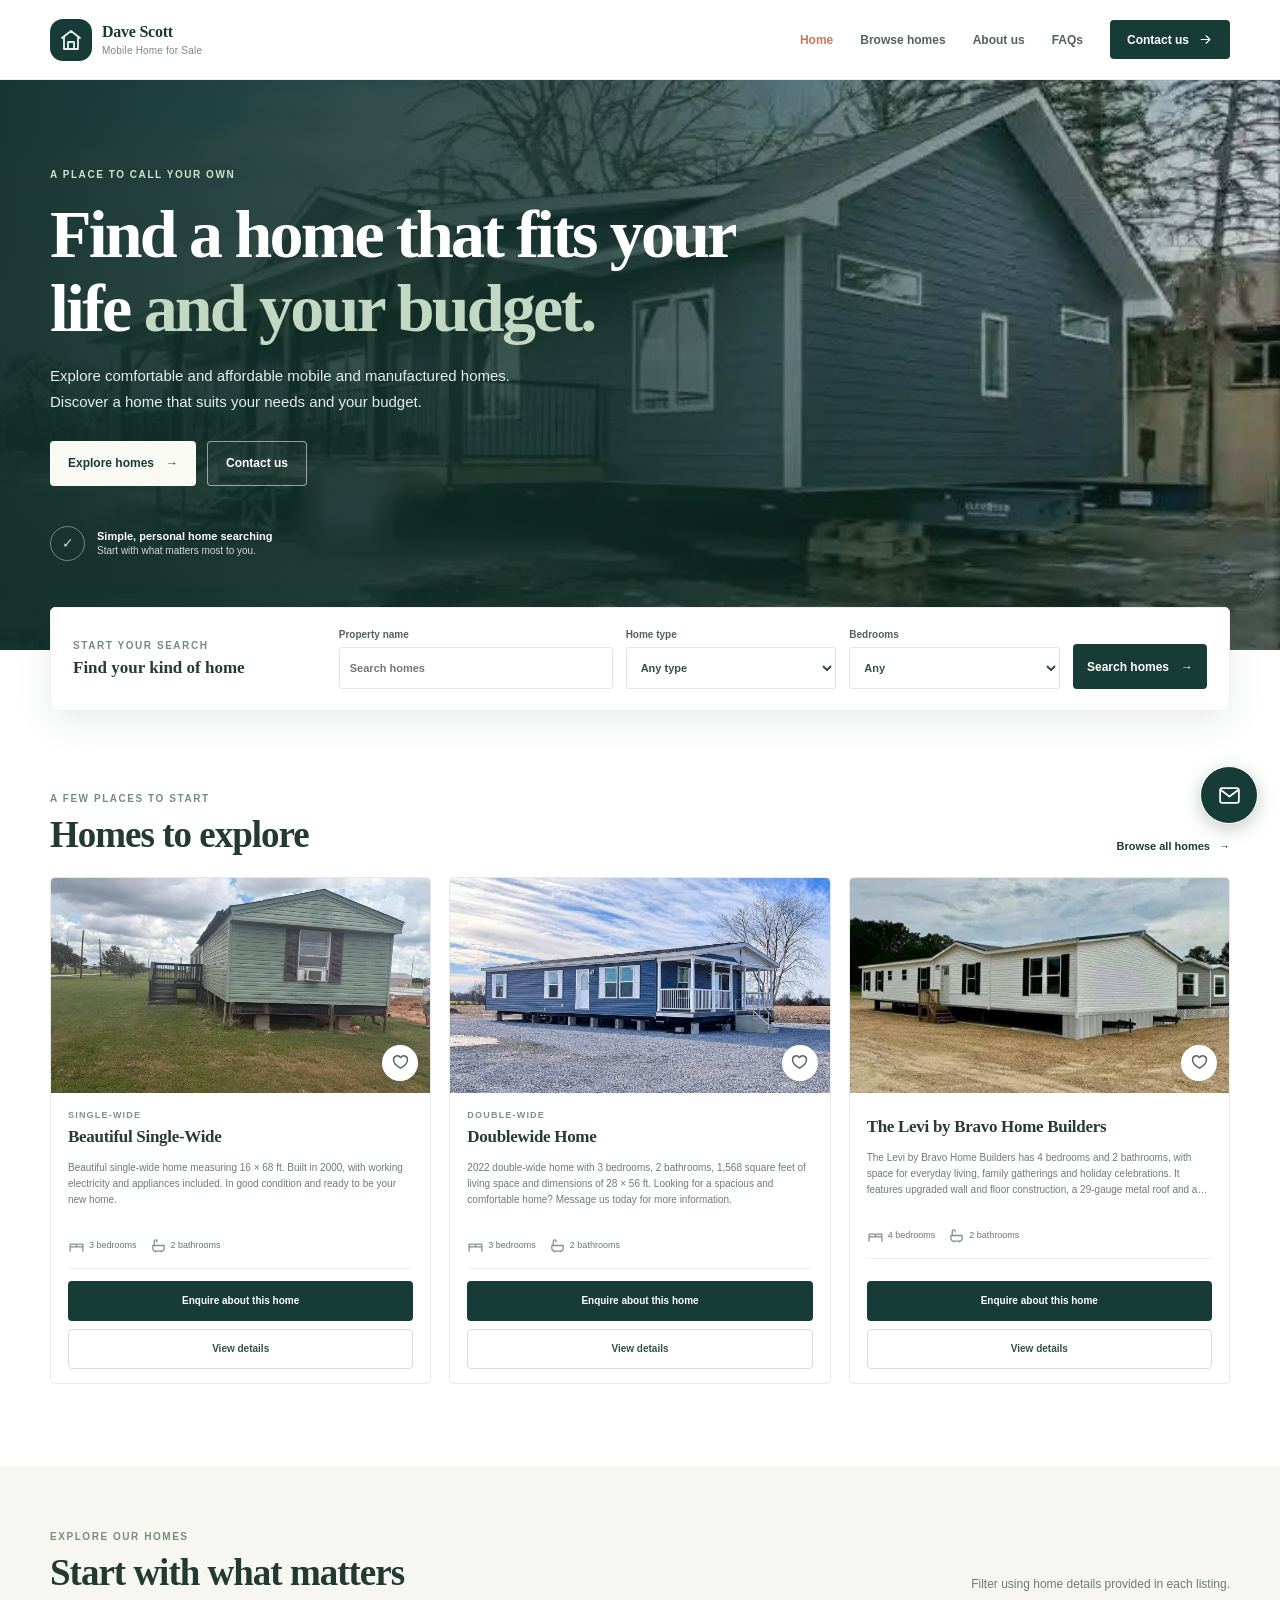
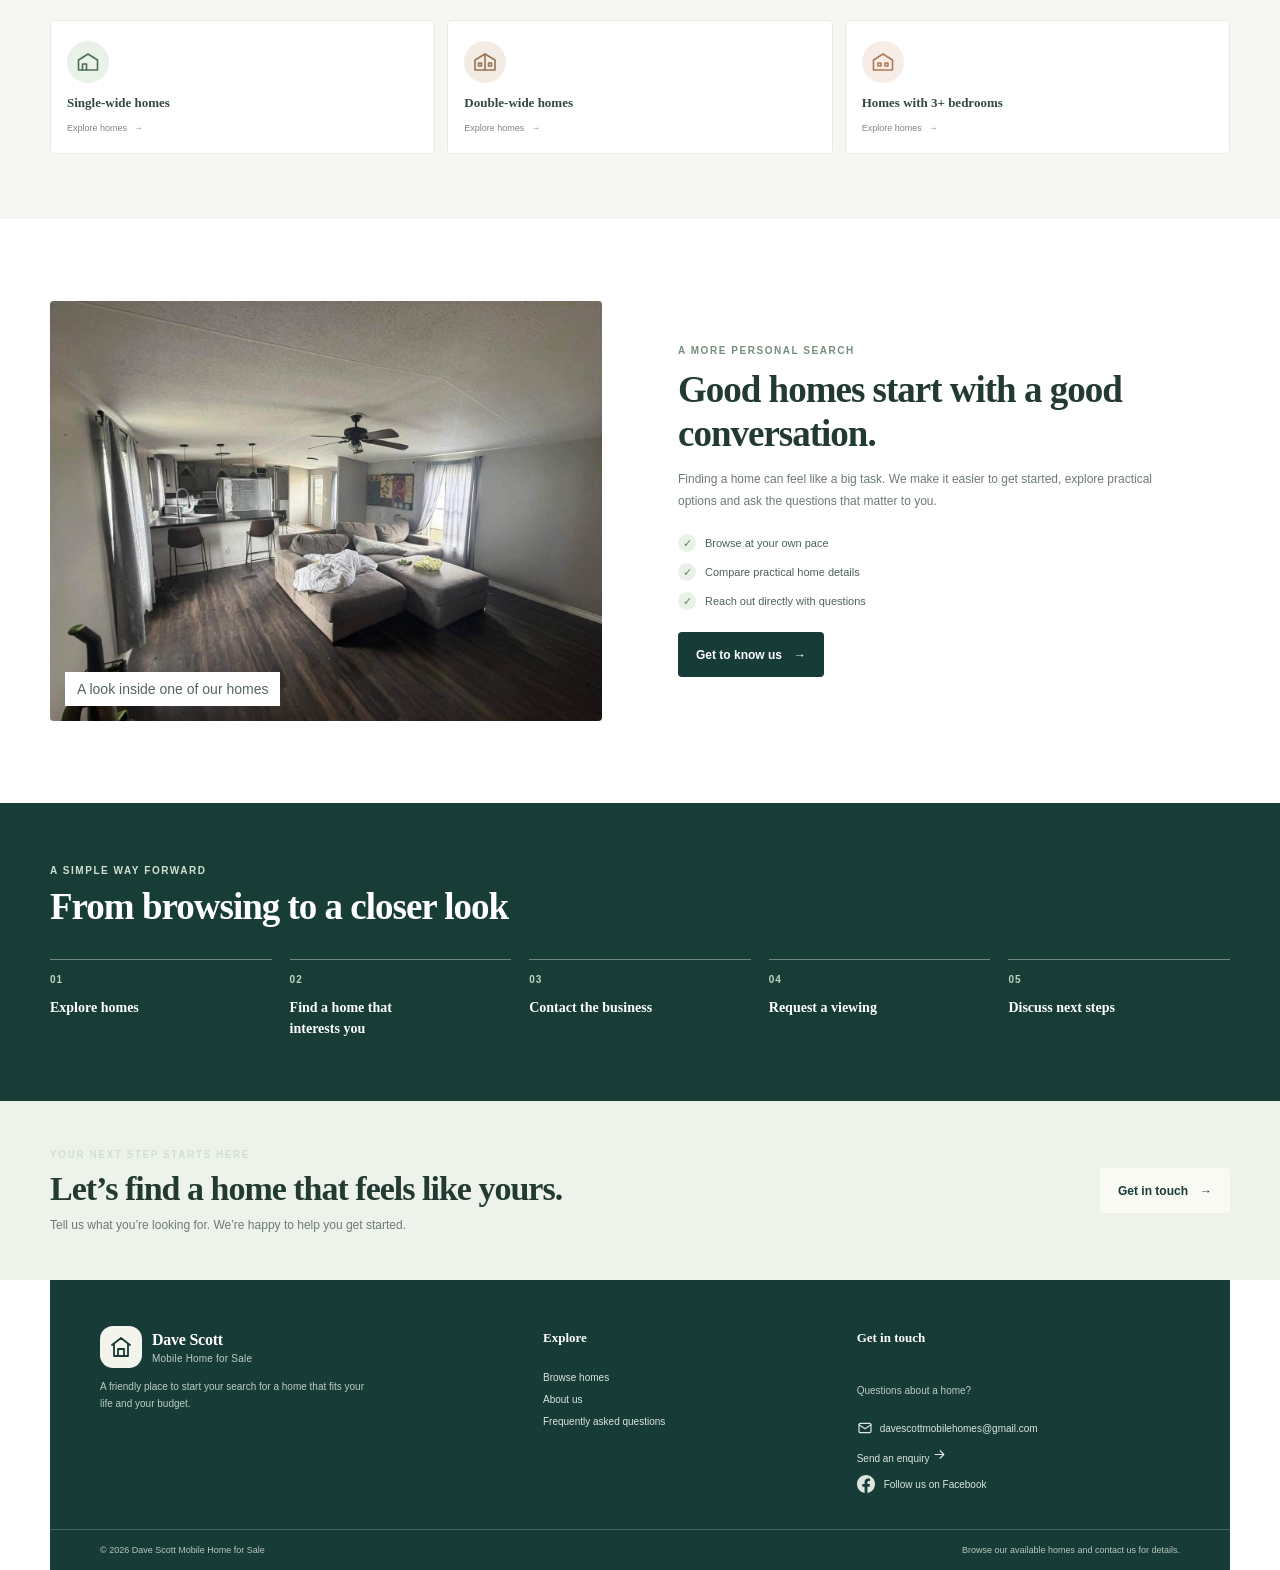
==== commit 2b52dc94: "Updated website" ====
--- a/index.html
+++ b/index.html
@@ -4,7 +4,7 @@
     <meta charset="utf-8">
     <meta name="viewport" content="width=device-width, initial-scale=1">
     <meta name="theme-color" content="#173b36">
-    <meta name="description" content="Explore comfortable and affordable mobile and manufactured homes. Browse demonstration listings and contact Dave Scott Mobile Home for Sale.">
+    <meta name="description" content="Browse Dave Scott Mobile Home for Sale listings and contact us for details about a home.">
     <meta property="og:title" content="Dave Scott Mobile Home for Sale">
     <meta property="og:description" content="Find a home that fits your life and your budget.">
     <meta property="og:type" content="website">
@@ -20,7 +20,7 @@
     </header>
     <main>
       <section class="hero-home">
-        <img class="hero-bg-image" src="https://images.pexels.com/photos/29239244/pexels-photo-29239244.jpeg?auto=compress&cs=tinysrgb&w=2000" alt="Exterior of a mobile home with wooden steps" onerror="this.onerror=null;this.src='images/properties/home-placeholder.svg'">
+        <img class="hero-bg-image" src="images/house5/pic1.jpg" alt="Front exterior of a dark-sided home with a covered porch">
         <div class="hero-shade">
         </div>
         <div class="container hero-content">
@@ -38,7 +38,7 @@
             <span class="promise-icon">✓</span><span><b>Simple, personal home searching</b><small>Start with what matters most to you.</small></span>
           </div>
         </div>
-        <span class="image-caption">Mobile-home photography · Illustrative sample</span>
+        <span class="image-caption">Photo from a home listing</span>
       </section>
       <section class="search-wrap container" aria-label="Search homes">
         <form class="search-panel" id="home-search">
@@ -49,24 +49,14 @@
             </h2>
           </div>
           <label>
-            Location
-            <input name="location" type="search" placeholder="City or area">
+            Property name
+            <input name="q" type="search" placeholder="Search homes">
           </label>
           <label>
-            Home type<select name="type"><option value="">Any type</option><option>Single-wide</option><option>Double-wide</option><option>Manufactured</option><option>Modular</option></select>
-          </label>
-          <label>
-            Price range<span class="range-fields">
-            <input name="min" type="number" min="0" placeholder="Min" aria-label="Minimum price">
-            <span>–</span>
-            <input name="max" type="number" min="0" placeholder="Max" aria-label="Maximum price">
-            </span>
+            Home type<select name="type"><option value="">Any type</option><option>Single-wide</option><option>Double-wide</option><option>Mobile home</option></select>
           </label>
           <label>
             Bedrooms<select name="bedrooms"><option value="">Any</option><option value="1">1+</option><option value="2">2+</option><option value="3">3+</option><option value="4">4+</option></select>
-          </label>
-          <label>
-            Looking to<select name="transaction"><option value="">Buy or rent</option><option value="Sale">Buy</option><option value="Rent">Rent</option></select>
           </label>
           <button class="button button-primary search-button" type="submit">
             Search homes <span aria-hidden="true">→</span>
@@ -83,9 +73,6 @@
           </div>
           <a class="text-link" href="properties.html">Browse all homes <span aria-hidden="true">→</span></a>
         </div>
-        <p class="demo-note">
-          <span class="note-dot"></span>Demonstration homes · Example prices and details, not current inventory
-        </p>
         <div id="featured-grid" class="property-grid">
         </div>
       </section>
@@ -93,24 +80,22 @@
         <div class="container">
           <div class="section-heading">
             <div>
-              <span class="eyebrow">A HOME FOR EVERY CHAPTER</span>
-              <h2>
-                Explore by home type
-              </h2>
+              <span class="eyebrow">EXPLORE OUR HOMES</span>
+              <h2>Start with what matters</h2>
             </div>
             <p>
-              Different layouts, different ways to feel at home.
+              Filter using home details provided in each listing.
             </p>
           </div>
           <div class="type-grid">
-            <a class="type-card" href="properties.html?type=Single-wide"><span class="type-icon" aria-hidden="true"><svg viewBox="0 0 24 24" aria-hidden="true" focusable="false"><path d="m2.5 10 9.5-6 9.5 6v10h-19z"></path><path d="M6.5 20v-6h4v6"></path></svg></span><b>Single-wide homes</b><small>Explore homes <span>→</span></small></a><a class="type-card" href="properties.html?type=Double-wide"><span class="type-icon type-warm" aria-hidden="true"><svg viewBox="0 0 24 24" aria-hidden="true" focusable="false"><path d="m2 10 10-6 10 6v10H2z"></path><path d="M12 4v16M5.5 13h3v3h-3zM15.5 13h3v3h-3z"></path></svg></span><b>Double-wide homes</b><small>Explore homes <span>→</span></small></a><a class="type-card" href="properties.html?type=Manufactured"><span class="type-icon type-blue" aria-hidden="true"><svg viewBox="0 0 24 24" aria-hidden="true" focusable="false"><path d="m3 10 9-6 9 6v8H3z"></path><path d="M6 18v2m12-2v2M7 12h3v3H7zm7 0h3v3h-3z"></path></svg></span><b>Manufactured homes</b><small>Explore homes <span>→</span></small></a><a class="type-card" href="properties.html?type=Modular"><span class="type-icon type-lilac" aria-hidden="true"><svg viewBox="0 0 24 24" aria-hidden="true" focusable="false"><path d="M4 4h16v16H4zM12 4v16M4 12h16"></path><path d="M7 7h2m6 0h2m-10 6h2m6 0h2m-10 4h2m6 0h2"></path></svg></span><b>Modular homes</b><small>Explore homes <span>→</span></small></a><a class="type-card" href="properties.html?bedrooms=3"><span class="type-icon type-peach" aria-hidden="true"><svg viewBox="0 0 24 24" aria-hidden="true" focusable="false"><path d="m2.5 10 9.5-6 9.5 6v10h-19z"></path><path d="M7 13h3v3H7zm7 0h3v3h-3z"></path><path d="M12 10.2c-.8-1.3-3-1-3 0 0 1.3 3 3.4 3 3.4s3-2.1 3-3.4c0-1-2.2-1.3-3 0z"></path></svg></span><b>Family homes</b><small>Room for everyone <span>→</span></small></a>
+            <a class="type-card" href="properties.html?type=Single-wide"><span class="type-icon" aria-hidden="true"><svg viewBox="0 0 24 24" aria-hidden="true" focusable="false"><path d="m2.5 10 9.5-6 9.5 6v10h-19z"></path><path d="M6.5 20v-6h4v6"></path></svg></span><b>Single-wide homes</b><small>Explore homes <span>→</span></small></a><a class="type-card" href="properties.html?type=Double-wide"><span class="type-icon type-warm" aria-hidden="true"><svg viewBox="0 0 24 24" aria-hidden="true" focusable="false"><path d="m2 10 10-6 10 6v10H2z"></path><path d="M12 4v16M5.5 13h3v3h-3zM15.5 13h3v3h-3z"></path></svg></span><b>Double-wide homes</b><small>Explore homes <span>→</span></small></a><a class="type-card" href="properties.html?bedrooms=3"><span class="type-icon type-peach" aria-hidden="true"><svg viewBox="0 0 24 24" aria-hidden="true" focusable="false"><path d="m2.5 10 9.5-6 9.5 6v10h-19z"></path><path d="M7 13h3v3H7zm7 0h3v3h-3z"></path></svg></span><b>Homes with 3+ bedrooms</b><small>Explore homes <span>→</span></small></a>
           </div>
         </div>
       </section>
       <section class="section container why-section">
         <div class="why-photo">
-          <img src="https://images.pexels.com/photos/29239244/pexels-photo-29239244.jpeg?auto=compress&cs=tinysrgb&w=1200" alt="Exterior of a mobile home with wooden steps" loading="lazy" onerror="this.onerror=null;this.src='images/properties/home-placeholder.svg'">
-          <span class="photo-caption">Comfortable homes for everyday living</span>
+          <img src="images/house1/pic5.jpg" alt="Living area inside the single-wide home" loading="lazy">
+          <span class="photo-caption">A look inside one of our homes</span>
         </div>
         <div class="why-copy">
           <span class="eyebrow">A MORE PERSONAL SEARCH</span>
--- a/css/style.css
+++ b/css/style.css
@@ -305,7 +305,7 @@
 
 .search-panel {
   display: grid;
-  grid-template-columns: 1.2fr 1fr 1fr 1.25fr .75fr .9fr auto;
+  grid-template-columns: 1.2fr 1.3fr 1fr 1fr auto;
   align-items: end;
   gap: 13px;
   background: white;
@@ -439,6 +439,8 @@
 .property-card {
   position: relative;
   background: white;
+  display: flex;
+  flex-direction: column;
   border: 1px solid #e6eae4;
   border-radius: 5px;
   overflow: hidden;
@@ -451,6 +453,7 @@
 }
 
 .card-image-link {
+  position: relative;
   height: 215px;
   display: block;
   background: #e8eee7;
@@ -517,6 +520,9 @@
 
 .card-body {
   padding: 17px 17px 14px;
+  display: flex;
+  flex: 1;
+  flex-direction: column;
 }
 
 .card-type {
@@ -1062,8 +1068,12 @@
 
 .detail-gallery {
   display: grid;
-  grid-template-columns: minmax(0,1fr) 160px;
+  grid-template-columns: minmax(0,1fr);
   gap: 11px;
+  height: auto;
+}
+
+.gallery-stage {
   height: 420px;
 }
 
@@ -1081,19 +1091,113 @@
 }
 
 .gallery-thumbs {
-  display: grid;
-  grid-template-rows: repeat(3,1fr);
+  display: flex;
   gap: 10px;
-  overflow: hidden;
+  overflow-x: auto;
+  padding: 3px 2px 7px;
 }
 
 .gallery-thumb {
+  flex: 0 0 130px;
+  height: 86px;
   padding: 0;
   border: 0;
   border-radius: 3px;
   overflow: hidden;
   background: #e8eee7;
   opacity: .7;
+}
+
+.property-card-description {
+  color: #6e7b74;
+  font-size: 10px;
+  line-height: 1.6;
+  margin: 6px 0 13px;
+  display: -webkit-box;
+  -webkit-box-orient: vertical;
+  -webkit-line-clamp: 3;
+  overflow: hidden;
+}
+
+.photo-note {
+  position: absolute;
+  left: 10px;
+  bottom: 10px;
+  padding: 6px 8px;
+  border-radius: 3px;
+  background: #173b36e8;
+  color: #fff;
+  font-size: 9px;
+  font-weight: 700;
+}
+
+.detail-photo-note {
+  right: 62px;
+  left: auto;
+  bottom: 13px;
+}
+
+.property-card-actions {
+  display: grid;
+  gap: 8px;
+  margin-top: auto;
+  padding-top: 12px;
+}
+
+.property-card-actions .button {
+  width: 100%;
+  min-height: 40px;
+  padding: 10px 12px;
+  font-size: 10px;
+}
+
+.detail-type {
+  color: #6e7b74;
+  font-size: 12px;
+  margin: 0;
+}
+
+.detail-spec-strip {
+  display: flex;
+  justify-content: flex-start;
+  gap: 32px;
+  border: 0;
+  border-bottom: 1px solid var(--line);
+  border-radius: 0;
+  padding: 0 0 18px;
+}
+
+.detail-spec-strip>div {
+  min-width: 82px;
+  border: 0;
+}
+
+.footer-facebook,
+.contact-facebook {
+  display: inline-flex;
+  align-items: center;
+  gap: 9px;
+}
+
+.footer-facebook svg,
+.contact-facebook svg {
+  flex: none;
+}
+
+.contact-facebook {
+  color: var(--navy);
+  font-size: 11px;
+  font-weight: 700;
+  margin-top: 18px;
+}
+
+.contact-facebook:hover,
+.footer-facebook:hover {
+  color: #a9c5aa;
+}
+
+.home-types .type-grid {
+  grid-template-columns: repeat(3,minmax(0,1fr));
 }
 
 .gallery-thumb.active {
--- a/css/responsive.css
+++ b/css/responsive.css
@@ -190,12 +190,12 @@
     padding: 52px 0;
   }
 
-  .type-grid {
+  .home-types .type-grid {
     grid-template-columns: repeat(2,1fr);
   }
 
-  .type-card:last-child {
-    grid-column: span 2;
+  .home-types .type-card:last-child {
+    grid-column: auto;
   }
 
   .why-section,.about-layout {
@@ -292,9 +292,13 @@
   }
 
   .detail-gallery {
+    height: auto;
+    grid-template-columns: minmax(0,1fr);
+    gap: 8px;
+  }
+
+  .gallery-stage {
     height: 330px;
-    grid-template-columns: minmax(0,1fr) 95px;
-    gap: 8px;
   }
 
   .gallery-thumbs {
@@ -392,6 +396,10 @@
     gap: 9px;
   }
 
+  .home-types .type-grid {
+    grid-template-columns: 1fr;
+  }
+
   .type-card {
     padding: 17px 13px;
   }
@@ -439,8 +447,12 @@
   }
 
   .detail-gallery {
-    height: 270px;
-    grid-template-columns: minmax(0,1fr) 68px;
+    height: auto;
+    grid-template-columns: minmax(0,1fr);
+  }
+
+  .gallery-stage {
+    height: 260px;
   }
 
   .gallery-arrow {
